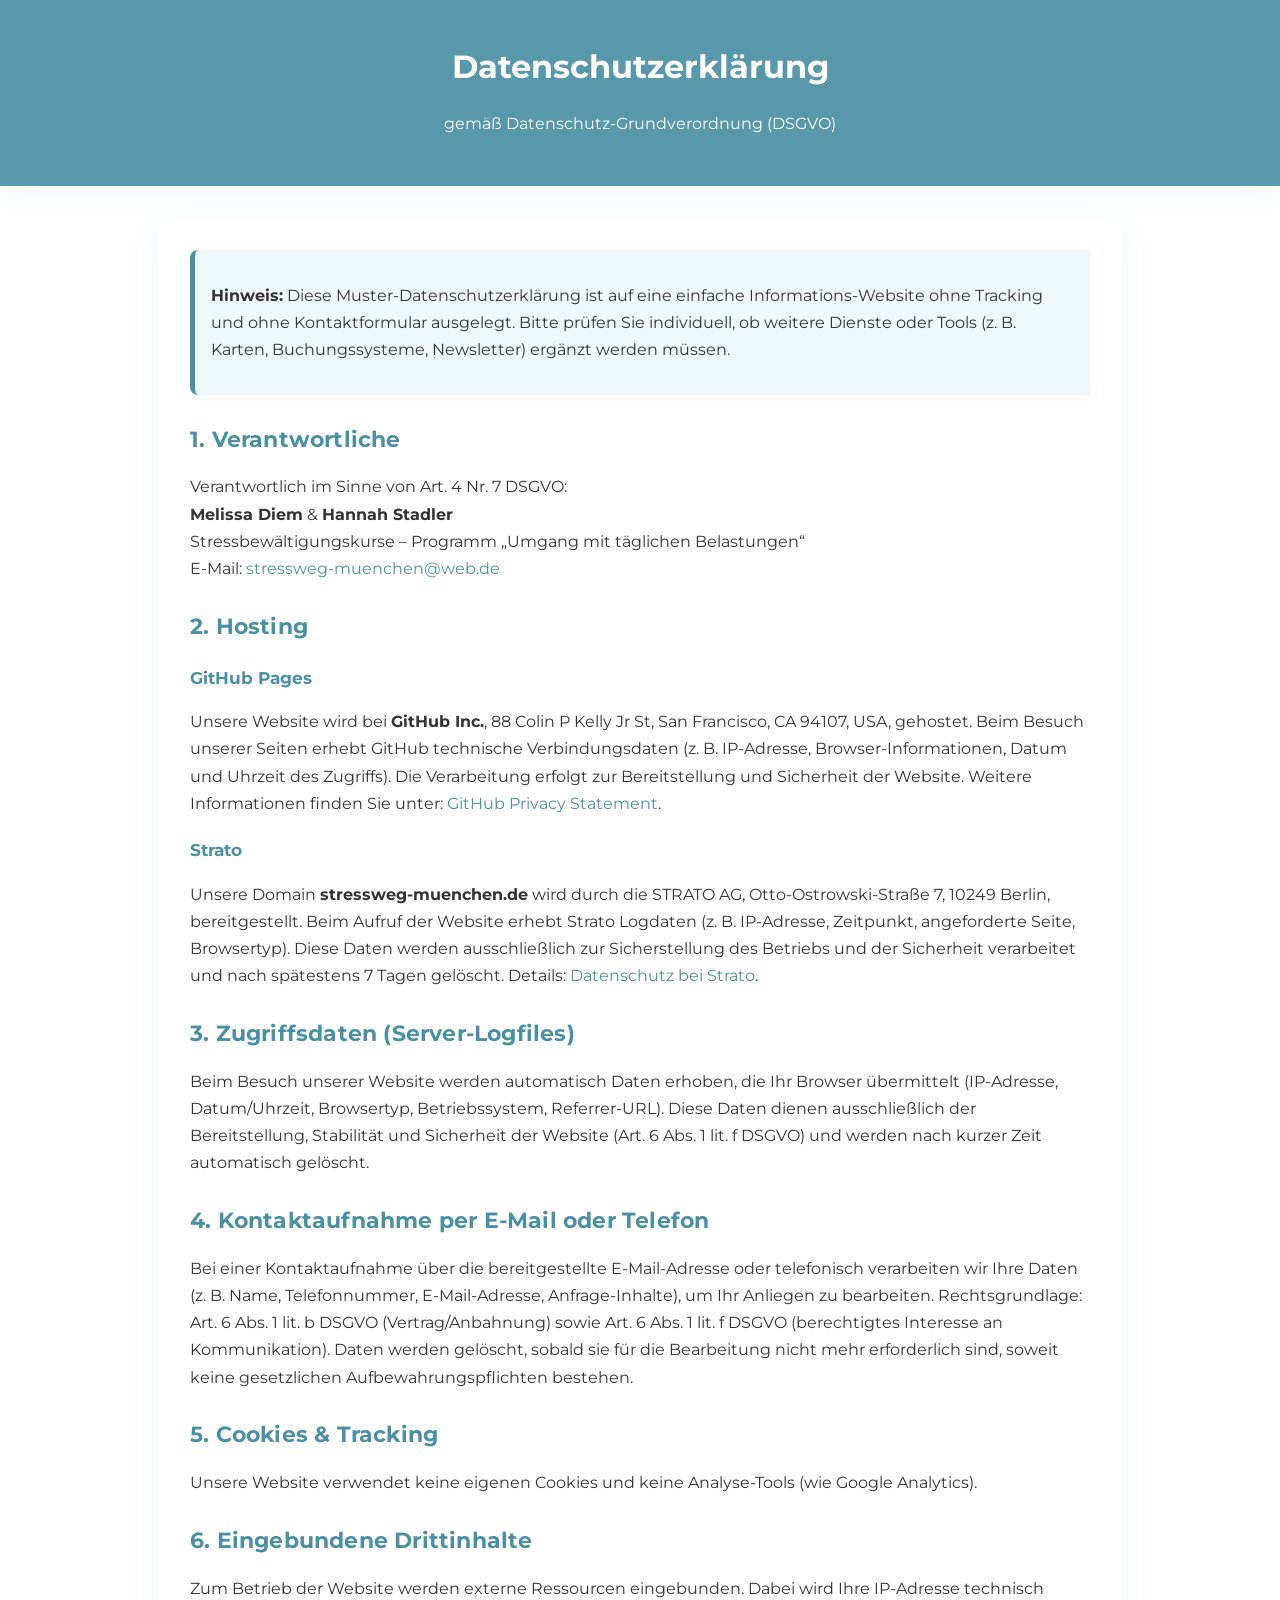
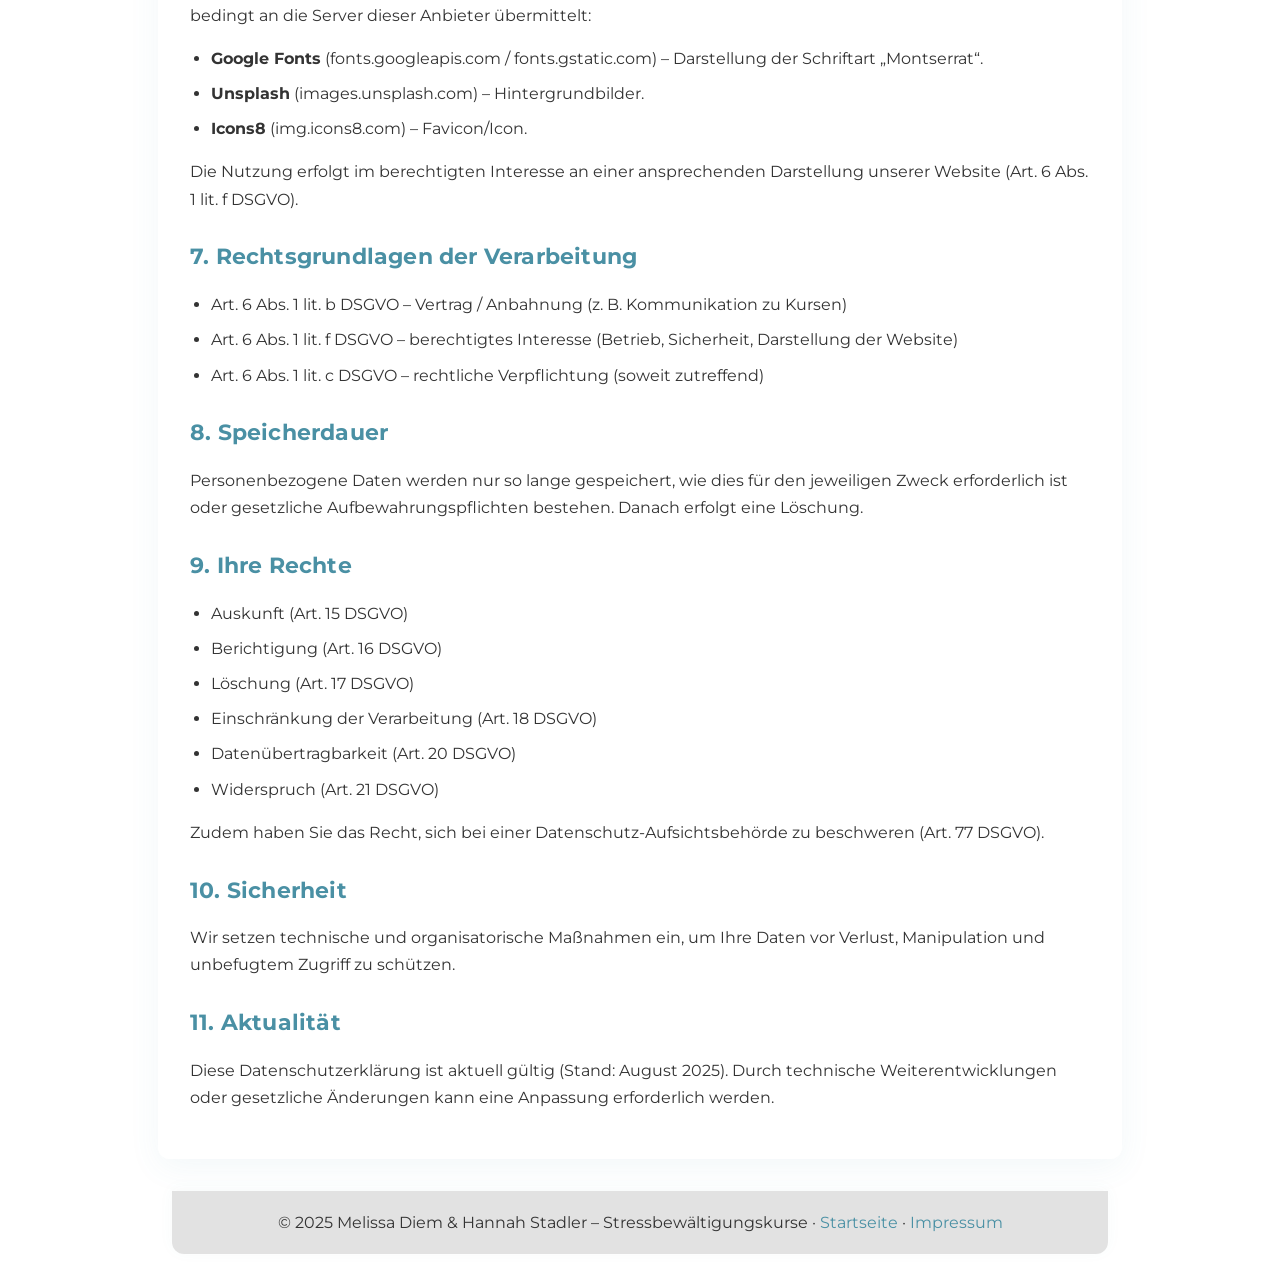
==== datenschutz.html @ 89f3a4f6 "Create datenschutz.html" ====
<!DOCTYPE html>
<html lang="de">
<head>
  <meta charset="UTF-8" />
  <meta name="viewport" content="width=device-width, initial-scale=1" />
  <title>Datenschutzerklärung – Stressbewältigungskurse</title>
  <meta name="description" content="Datenschutzerklärung nach DSGVO für die Website der Stressbewältigungskurse – Diem & Stadler." />
  <link rel="icon" href="https://img.icons8.com/fluency/48/relax.png" />
  <link href="https://fonts.googleapis.com/css?family=Montserrat:700,400&display=swap" rel="stylesheet">
  <style>
    body {
      font-family: 'Montserrat', Arial, sans-serif;
      margin: 0;
      padding: 0;
      color: #333;
      line-height: 1.7;
      background: url('https://images.unsplash.com/photo-1506744038136-46273834b3fb?auto=format&fit=crop&w=1920&q=80') no-repeat center center fixed;
      background-size: cover;
    }
    header {
      background-color: rgba(74, 144, 164, 0.92);
      color: white;
      padding: 2.5rem 2rem 2rem 2rem;
      text-align: center;
      box-shadow: 0 4px 24px rgba(74,144,164,0.09);
      position: relative;
    }
    h1 { color:#fff; font-weight:700; font-size:2rem; margin:0 0 .25rem 0; }
    main {
      max-width: 900px;
      margin: 2rem auto;
      padding: 2rem;
      background-color: rgba(255, 255, 255, 0.97);
      border-radius: 12px;
      box-shadow: 0 8px 32px rgba(74,144,164,0.07);
      animation: fadeIn 1.2s;
    }
    @keyframes fadeIn { from { opacity: 0; transform: translateY(40px);} to { opacity: 1; transform: none;} }
    h2, h3 { color: #4a90a4; font-weight: 700; }
    h2 { margin-top: 1.6rem; margin-bottom: .8rem; font-size: 1.35rem; letter-spacing: .2px; }
    h3 { margin-top: 1.2rem; margin-bottom: .6rem; font-size: 1.05rem; }
    ul { padding-left: 1.3rem; }
    ul li { margin-bottom: .5rem; }
    .note { background:#eef8fb; border-left:5px solid #4a90a4; padding:1rem; border-radius:8px 0 0 8px; box-shadow:0 2px 8px rgba(74,144,164,0.04); }
    footer {
      background-color: rgba(224, 224, 224, 0.93);
      text-align: center;
      padding: 1.1rem;
      font-size: 1rem;
      margin: 2rem auto;
      max-width: 900px;
      border-radius: 0 0 12px 12px;
      box-shadow: 0 -2px 16px rgba(74,144,164,0.04);
    }
    a { color: #4a90a4; text-decoration: none; transition: color .2s; }
    a:hover { color: #417b8e; text-decoration: underline; }
    @media (max-width: 600px) { main{padding:1rem;} header{padding:1.2rem .6rem;} }
  </style>
</head>
<body>

  <header>
    <h1>Datenschutzerklärung</h1>
    <p>gemäß Datenschutz-Grundverordnung (DSGVO)</p>
  </header>

  <main>
    <section class="note">
      <p><strong>Hinweis:</strong> Diese Muster-Datenschutzerklärung ist auf eine einfache Informations-Website ohne Tracking und ohne Kontaktformular ausgelegt. Bitte prüfen Sie individuell, ob weitere Dienste oder Tools (z. B. Karten, Buchungssysteme, Newsletter) ergänzt werden müssen.</p>
    </section>

    <h2>1. Verantwortliche</h2>
    <p>
      Verantwortlich im Sinne von Art. 4 Nr. 7 DSGVO:<br>
      <strong>Melissa Diem</strong> &amp; <strong>Hannah Stadler</strong><br>
      Stressbewältigungskurse – Programm „Umgang mit täglichen Belastungen“<br>
      E-Mail: <a href="mailto:stressweg-muenchen@web.de">stressweg-muenchen@web.de</a>
    </p>

    <h2>2. Hosting</h2>
    <h3>GitHub Pages</h3>
    <p>
      Unsere Website wird bei <strong>GitHub Inc.</strong>, 88 Colin P Kelly Jr St, San Francisco, CA 94107, USA, gehostet.
      Beim Besuch unserer Seiten erhebt GitHub technische Verbindungsdaten (z. B. IP-Adresse, Browser-Informationen, Datum und Uhrzeit des Zugriffs).
      Die Verarbeitung erfolgt zur Bereitstellung und Sicherheit der Website.  
      Weitere Informationen finden Sie unter:
      <a href="https://docs.github.com/de/site-policy/privacy-policies/github-privacy-statement" target="_blank" rel="noopener">GitHub Privacy Statement</a>.
    </p>

    <h3>Strato</h3>
    <p>
      Unsere Domain <strong>stressweg-muenchen.de</strong> wird durch die STRATO AG, Otto-Ostrowski-Straße 7, 10249 Berlin, bereitgestellt.
      Beim Aufruf der Website erhebt Strato Logdaten (z. B. IP-Adresse, Zeitpunkt, angeforderte Seite, Browsertyp).  
      Diese Daten werden ausschließlich zur Sicherstellung des Betriebs und der Sicherheit verarbeitet und nach spätestens 7 Tagen gelöscht.  
      Details: <a href="https://www.strato.de/datenschutz/" target="_blank" rel="noopener">Datenschutz bei Strato</a>.
    </p>

    <h2>3. Zugriffsdaten (Server-Logfiles)</h2>
    <p>
      Beim Besuch unserer Website werden automatisch Daten erhoben, die Ihr Browser übermittelt (IP-Adresse, Datum/Uhrzeit, Browsertyp, Betriebssystem, Referrer-URL).
      Diese Daten dienen ausschließlich der Bereitstellung, Stabilität und Sicherheit der Website (Art. 6 Abs. 1 lit. f DSGVO) und werden nach kurzer Zeit automatisch gelöscht.
    </p>

    <h2>4. Kontaktaufnahme per E-Mail oder Telefon</h2>
    <p>
      Bei einer Kontaktaufnahme über die bereitgestellte E-Mail-Adresse oder telefonisch verarbeiten wir Ihre Daten (z. B. Name, Telefonnummer, E-Mail-Adresse, Anfrage-Inhalte), um Ihr Anliegen zu bearbeiten.
      Rechtsgrundlage: Art. 6 Abs. 1 lit. b DSGVO (Vertrag/Anbahnung) sowie Art. 6 Abs. 1 lit. f DSGVO (berechtigtes Interesse an Kommunikation).  
      Daten werden gelöscht, sobald sie für die Bearbeitung nicht mehr erforderlich sind, soweit keine gesetzlichen Aufbewahrungspflichten bestehen.
    </p>

    <h2>5. Cookies & Tracking</h2>
    <p>
      Unsere Website verwendet keine eigenen Cookies und keine Analyse-Tools (wie Google Analytics).
    </p>

    <h2>6. Eingebundene Drittinhalte</h2>
    <p>
      Zum Betrieb der Website werden externe Ressourcen eingebunden. Dabei wird Ihre IP-Adresse technisch bedingt an die Server dieser Anbieter übermittelt:
    </p>
    <ul>
      <li><strong>Google Fonts</strong> (fonts.googleapis.com / fonts.gstatic.com) – Darstellung der Schriftart „Montserrat“.</li>
      <li><strong>Unsplash</strong> (images.unsplash.com) – Hintergrundbilder.</li>
      <li><strong>Icons8</strong> (img.icons8.com) – Favicon/Icon.</li>
    </ul>
    <p>
      Die Nutzung erfolgt im berechtigten Interesse an einer ansprechenden Darstellung unserer Website (Art. 6 Abs. 1 lit. f DSGVO).
    </p>

    <h2>7. Rechtsgrundlagen der Verarbeitung</h2>
    <ul>
      <li>Art. 6 Abs. 1 lit. b DSGVO – Vertrag / Anbahnung (z. B. Kommunikation zu Kursen)</li>
      <li>Art. 6 Abs. 1 lit. f DSGVO – berechtigtes Interesse (Betrieb, Sicherheit, Darstellung der Website)</li>
      <li>Art. 6 Abs. 1 lit. c DSGVO – rechtliche Verpflichtung (soweit zutreffend)</li>
    </ul>

    <h2>8. Speicherdauer</h2>
    <p>
      Personenbezogene Daten werden nur so lange gespeichert, wie dies für den jeweiligen Zweck erforderlich ist oder gesetzliche Aufbewahrungspflichten bestehen. Danach erfolgt eine Löschung.
    </p>

    <h2>9. Ihre Rechte</h2>
    <ul>
      <li>Auskunft (Art. 15 DSGVO)</li>
      <li>Berichtigung (Art. 16 DSGVO)</li>
      <li>Löschung (Art. 17 DSGVO)</li>
      <li>Einschränkung der Verarbeitung (Art. 18 DSGVO)</li>
      <li>Datenübertragbarkeit (Art. 20 DSGVO)</li>
      <li>Widerspruch (Art. 21 DSGVO)</li>
    </ul>
    <p>
      Zudem haben Sie das Recht, sich bei einer Datenschutz-Aufsichtsbehörde zu beschweren (Art. 77 DSGVO).
    </p>

    <h2>10. Sicherheit</h2>
    <p>
      Wir setzen technische und organisatorische Maßnahmen ein, um Ihre Daten vor Verlust, Manipulation und unbefugtem Zugriff zu schützen.
    </p>

    <h2>11. Aktualität</h2>
    <p>
      Diese Datenschutzerklärung ist aktuell gültig (Stand: August 2025). Durch technische Weiterentwicklungen oder gesetzliche Änderungen kann eine Anpassung erforderlich werden.
    </p>
  </main>

  <footer>
    &copy; 2025 Melissa Diem &amp; Hannah Stadler – Stressbewältigungskurse ·
    <a href="index.html">Startseite</a> ·
    <a href="impressum.html">Impressum</a>
  </footer>

</body>
</html>
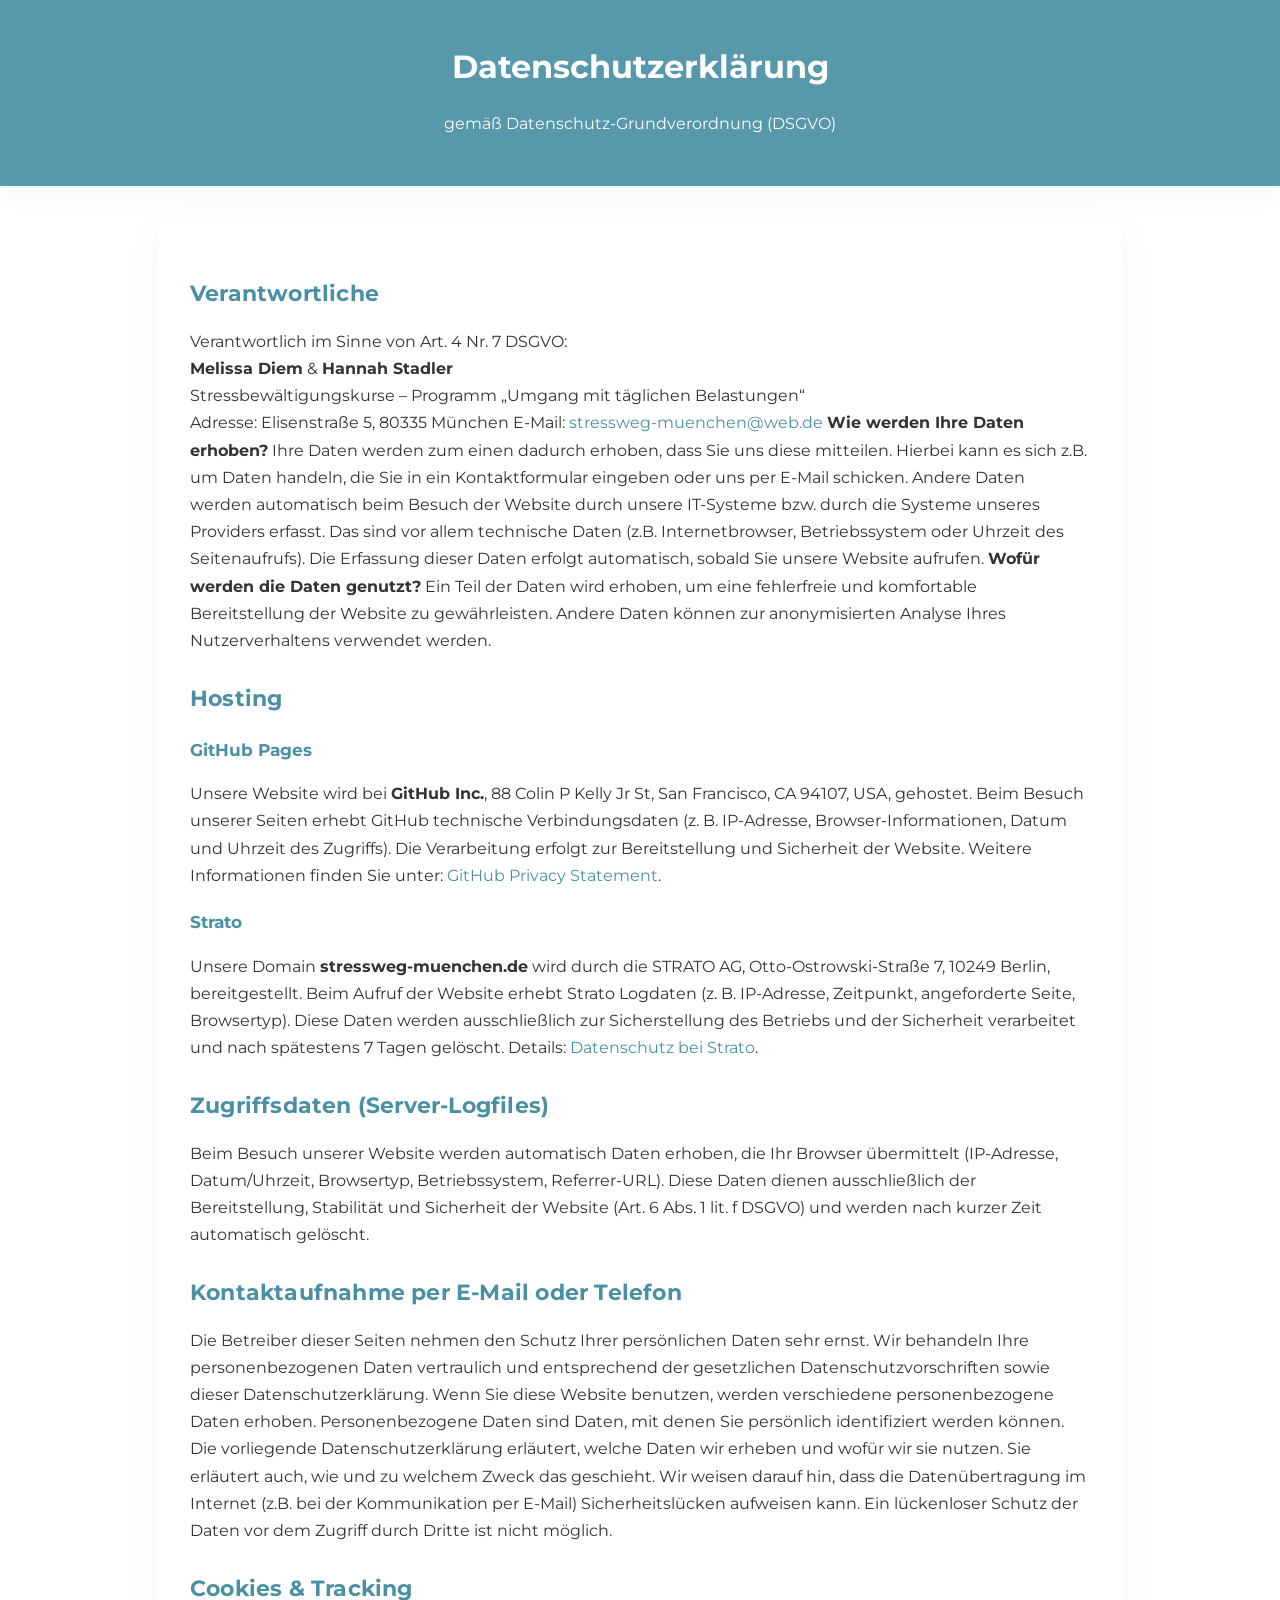
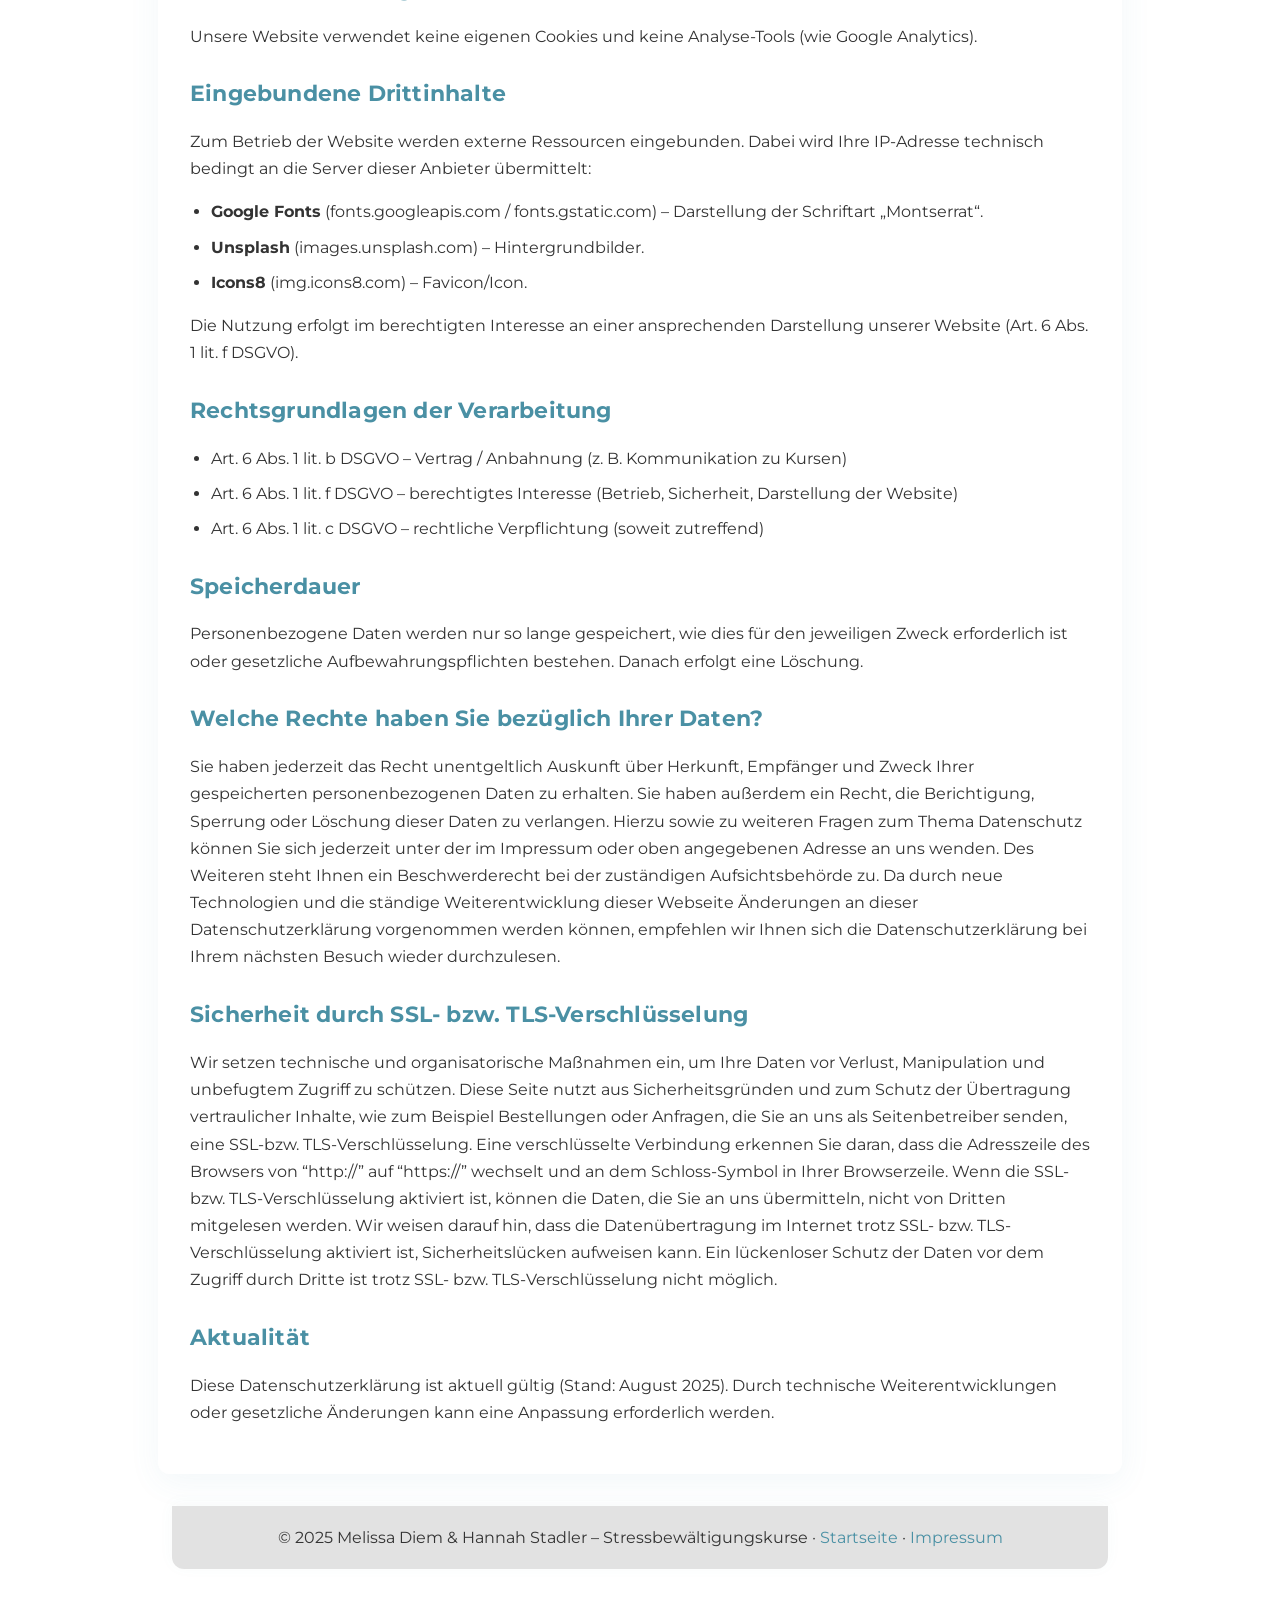
==== commit 0225b03f: "Update datenschutz.html" ====
--- a/datenschutz.html
+++ b/datenschutz.html
@@ -65,19 +65,25 @@
   </header>
 
   <main>
-    <section class="note">
-      <p><strong>Hinweis:</strong> Diese Muster-Datenschutzerklärung ist auf eine einfache Informations-Website ohne Tracking und ohne Kontaktformular ausgelegt. Bitte prüfen Sie individuell, ob weitere Dienste oder Tools (z. B. Karten, Buchungssysteme, Newsletter) ergänzt werden müssen.</p>
-    </section>
-
-    <h2>1. Verantwortliche</h2>
+    <h2>Verantwortliche</h2>
     <p>
       Verantwortlich im Sinne von Art. 4 Nr. 7 DSGVO:<br>
       <strong>Melissa Diem</strong> &amp; <strong>Hannah Stadler</strong><br>
       Stressbewältigungskurse – Programm „Umgang mit täglichen Belastungen“<br>
+      Adresse: Elisenstraße 5, 80335 München
       E-Mail: <a href="mailto:stressweg-muenchen@web.de">stressweg-muenchen@web.de</a>
+    
+      <strong>Wie werden Ihre Daten erhoben?</strong>  
+  Ihre Daten werden zum einen dadurch erhoben, dass Sie uns diese mitteilen. Hierbei kann es sich z.B. um Daten handeln, die Sie in ein Kontaktformular eingeben oder uns per E-Mail schicken.
+  Andere Daten werden automatisch beim Besuch der Website durch unsere IT-Systeme bzw. durch die Systeme unseres Providers erfasst. Das sind vor allem technische Daten (z.B. Internetbrowser, Betriebssystem oder Uhrzeit des Seitenaufrufs). Die Erfassung dieser Daten erfolgt automatisch, sobald Sie unsere Website aufrufen.
+
+  <strong>Wofür werden die Daten genutzt?</strong>  
+  Ein Teil der Daten wird erhoben, um eine fehlerfreie und komfortable Bereitstellung der Website zu gewährleisten. Andere Daten können zur anonymisierten Analyse Ihres Nutzerverhaltens verwendet werden.
+      
     </p>
 
-    <h2>2. Hosting</h2>
+    
+    <h2>Hosting</h2>
     <h3>GitHub Pages</h3>
     <p>
       Unsere Website wird bei <strong>GitHub Inc.</strong>, 88 Colin P Kelly Jr St, San Francisco, CA 94107, USA, gehostet.
@@ -95,25 +101,25 @@
       Details: <a href="https://www.strato.de/datenschutz/" target="_blank" rel="noopener">Datenschutz bei Strato</a>.
     </p>
 
-    <h2>3. Zugriffsdaten (Server-Logfiles)</h2>
+    <h2>Zugriffsdaten (Server-Logfiles)</h2>
     <p>
       Beim Besuch unserer Website werden automatisch Daten erhoben, die Ihr Browser übermittelt (IP-Adresse, Datum/Uhrzeit, Browsertyp, Betriebssystem, Referrer-URL).
       Diese Daten dienen ausschließlich der Bereitstellung, Stabilität und Sicherheit der Website (Art. 6 Abs. 1 lit. f DSGVO) und werden nach kurzer Zeit automatisch gelöscht.
     </p>
 
-    <h2>4. Kontaktaufnahme per E-Mail oder Telefon</h2>
+    <h2>Kontaktaufnahme per E-Mail oder Telefon</h2>
     <p>
-      Bei einer Kontaktaufnahme über die bereitgestellte E-Mail-Adresse oder telefonisch verarbeiten wir Ihre Daten (z. B. Name, Telefonnummer, E-Mail-Adresse, Anfrage-Inhalte), um Ihr Anliegen zu bearbeiten.
-      Rechtsgrundlage: Art. 6 Abs. 1 lit. b DSGVO (Vertrag/Anbahnung) sowie Art. 6 Abs. 1 lit. f DSGVO (berechtigtes Interesse an Kommunikation).  
-      Daten werden gelöscht, sobald sie für die Bearbeitung nicht mehr erforderlich sind, soweit keine gesetzlichen Aufbewahrungspflichten bestehen.
+      Die Betreiber dieser Seiten nehmen den Schutz Ihrer persönlichen Daten sehr ernst. Wir behandeln Ihre personenbezogenen Daten vertraulich und entsprechend der gesetzlichen Datenschutzvorschriften sowie dieser Datenschutzerklärung.
+      Wenn Sie diese Website benutzen, werden verschiedene personenbezogene Daten erhoben. Personenbezogene Daten sind Daten, mit denen Sie persönlich identifiziert werden können. Die vorliegende Datenschutzerklärung erläutert, welche Daten wir erheben und wofür wir sie nutzen. Sie erläutert auch, wie und zu welchem Zweck das geschieht.
+      Wir weisen darauf hin, dass die Datenübertragung im Internet (z.B. bei der Kommunikation per E-Mail) Sicherheitslücken aufweisen kann. Ein lückenloser Schutz der Daten vor dem Zugriff durch Dritte ist nicht möglich.
     </p>
 
-    <h2>5. Cookies & Tracking</h2>
+    <h2>Cookies & Tracking</h2>
     <p>
       Unsere Website verwendet keine eigenen Cookies und keine Analyse-Tools (wie Google Analytics).
     </p>
 
-    <h2>6. Eingebundene Drittinhalte</h2>
+    <h2>Eingebundene Drittinhalte</h2>
     <p>
       Zum Betrieb der Website werden externe Ressourcen eingebunden. Dabei wird Ihre IP-Adresse technisch bedingt an die Server dieser Anbieter übermittelt:
     </p>
@@ -126,37 +132,34 @@
       Die Nutzung erfolgt im berechtigten Interesse an einer ansprechenden Darstellung unserer Website (Art. 6 Abs. 1 lit. f DSGVO).
     </p>
 
-    <h2>7. Rechtsgrundlagen der Verarbeitung</h2>
+    <h2>Rechtsgrundlagen der Verarbeitung</h2>
     <ul>
       <li>Art. 6 Abs. 1 lit. b DSGVO – Vertrag / Anbahnung (z. B. Kommunikation zu Kursen)</li>
       <li>Art. 6 Abs. 1 lit. f DSGVO – berechtigtes Interesse (Betrieb, Sicherheit, Darstellung der Website)</li>
       <li>Art. 6 Abs. 1 lit. c DSGVO – rechtliche Verpflichtung (soweit zutreffend)</li>
     </ul>
 
-    <h2>8. Speicherdauer</h2>
+    <h2>Speicherdauer</h2>
     <p>
       Personenbezogene Daten werden nur so lange gespeichert, wie dies für den jeweiligen Zweck erforderlich ist oder gesetzliche Aufbewahrungspflichten bestehen. Danach erfolgt eine Löschung.
     </p>
+    
+ <h2>Welche Rechte haben Sie bezüglich Ihrer Daten?</h2>
+<p>
+Sie haben jederzeit das Recht unentgeltlich Auskunft über Herkunft, Empfänger und Zweck Ihrer gespeicherten personenbezogenen Daten zu erhalten. Sie haben außerdem ein Recht, die Berichtigung, Sperrung oder Löschung dieser Daten zu verlangen. Hierzu sowie zu weiteren Fragen zum Thema Datenschutz können Sie sich jederzeit unter der im Impressum oder oben angegebenen Adresse an uns wenden. Des Weiteren steht Ihnen ein Beschwerderecht bei der zuständigen Aufsichtsbehörde zu.
+Da durch neue Technologien und die ständige Weiterentwicklung dieser Webseite Änderungen an dieser Datenschutzerklärung vorgenommen werden können, empfehlen wir Ihnen sich die Datenschutzerklärung bei Ihrem nächsten Besuch wieder durchzulesen.
+     </p>
+    
+    <h2>Sicherheit durch SSL- bzw. TLS-Verschlüsselung</h2>
+    <p>
+      Wir setzen technische und organisatorische Maßnahmen ein, um Ihre Daten vor Verlust, Manipulation und unbefugtem Zugriff zu schützen. 
+      Diese Seite nutzt aus Sicherheitsgründen und zum Schutz der Übertragung vertraulicher Inhalte, wie zum Beispiel Bestellungen oder Anfragen, die Sie an uns als Seitenbetreiber senden, eine SSL-bzw. TLS-Verschlüsselung. Eine verschlüsselte Verbindung erkennen Sie daran, dass die Adresszeile des Browsers von “http://” auf “https://” wechselt und an dem Schloss-Symbol in Ihrer Browserzeile.
+      Wenn die SSL- bzw. TLS-Verschlüsselung aktiviert ist, können die Daten, die Sie an uns übermitteln, nicht von Dritten mitgelesen werden.
 
-    <h2>9. Ihre Rechte</h2>
-    <ul>
-      <li>Auskunft (Art. 15 DSGVO)</li>
-      <li>Berichtigung (Art. 16 DSGVO)</li>
-      <li>Löschung (Art. 17 DSGVO)</li>
-      <li>Einschränkung der Verarbeitung (Art. 18 DSGVO)</li>
-      <li>Datenübertragbarkeit (Art. 20 DSGVO)</li>
-      <li>Widerspruch (Art. 21 DSGVO)</li>
-    </ul>
-    <p>
-      Zudem haben Sie das Recht, sich bei einer Datenschutz-Aufsichtsbehörde zu beschweren (Art. 77 DSGVO).
+    Wir weisen darauf hin, dass die Datenübertragung im Internet trotz SSL- bzw. TLS- Verschlüsselung aktiviert ist, Sicherheitslücken aufweisen kann. Ein lückenloser Schutz der Daten vor dem Zugriff durch Dritte ist trotz SSL- bzw. TLS-Verschlüsselung nicht möglich. 
     </p>
 
-    <h2>10. Sicherheit</h2>
-    <p>
-      Wir setzen technische und organisatorische Maßnahmen ein, um Ihre Daten vor Verlust, Manipulation und unbefugtem Zugriff zu schützen.
-    </p>
-
-    <h2>11. Aktualität</h2>
+    <h2>Aktualität</h2>
     <p>
       Diese Datenschutzerklärung ist aktuell gültig (Stand: August 2025). Durch technische Weiterentwicklungen oder gesetzliche Änderungen kann eine Anpassung erforderlich werden.
     </p>
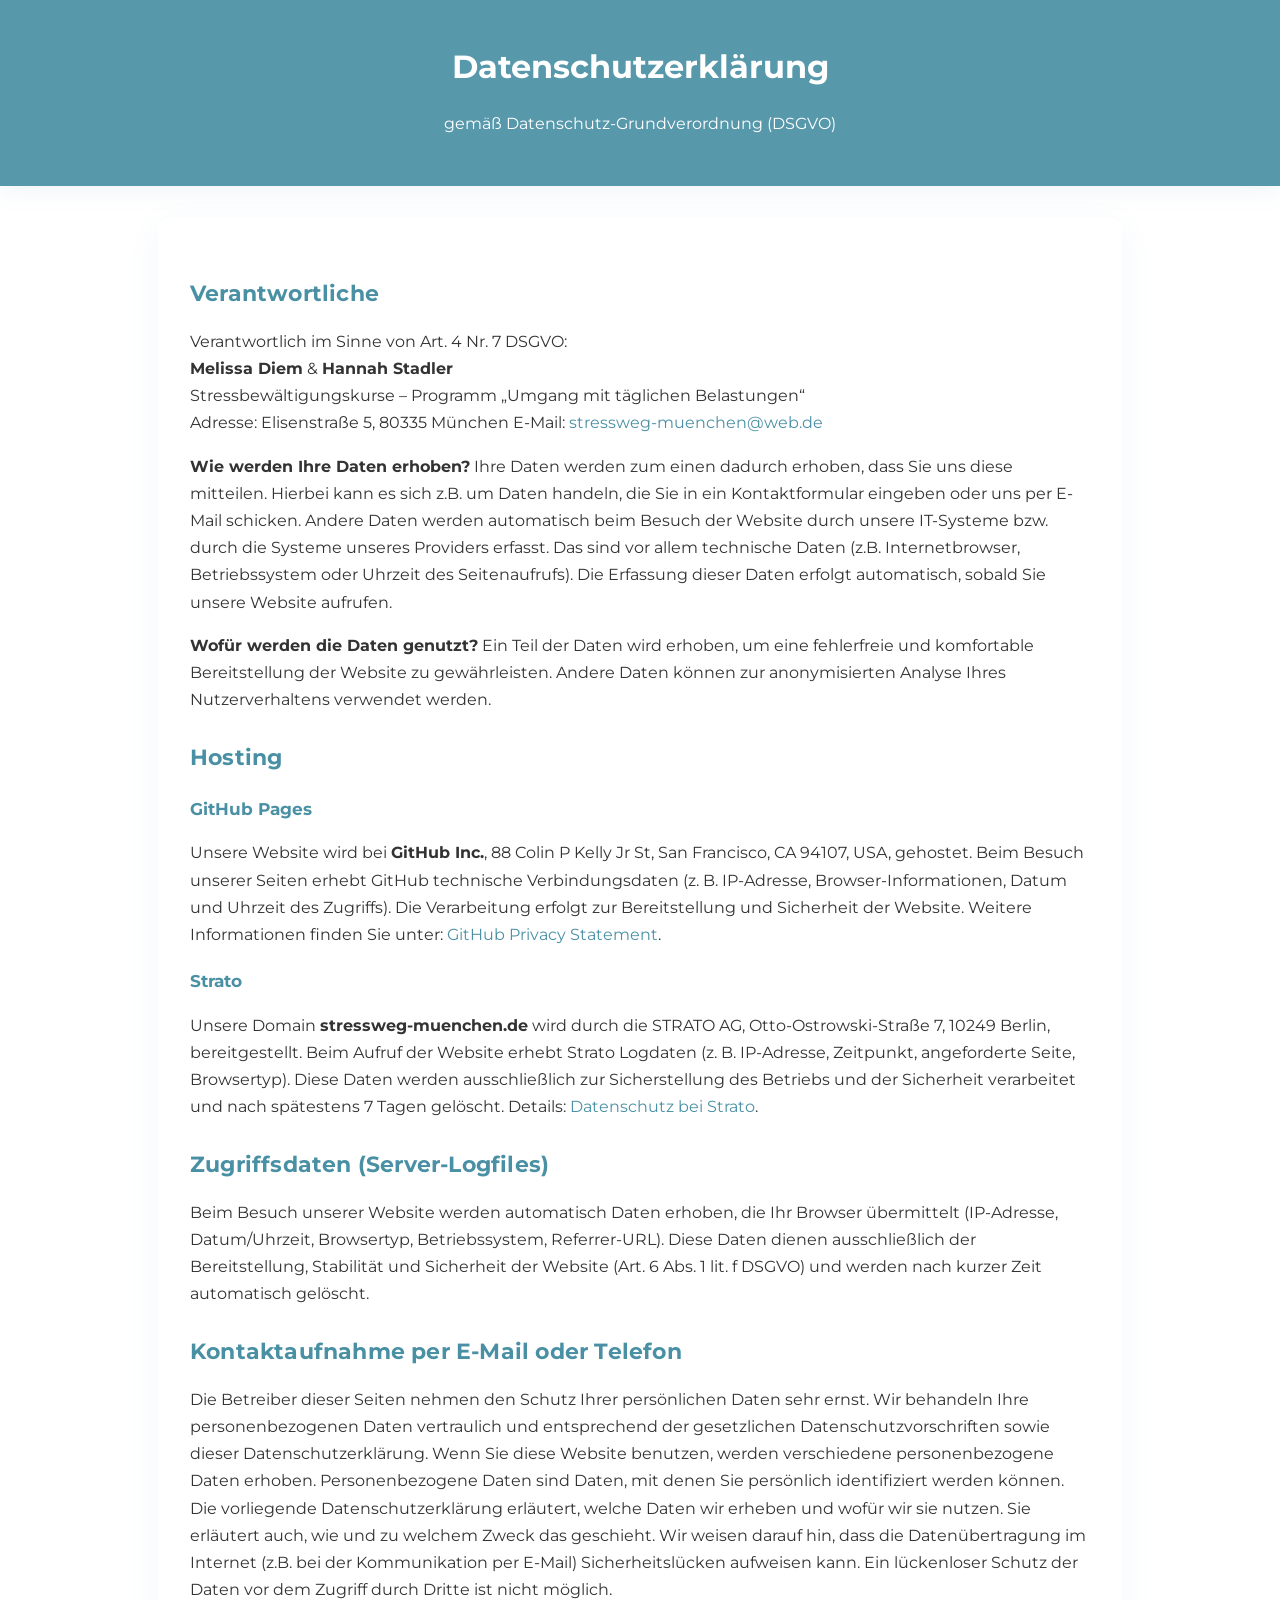
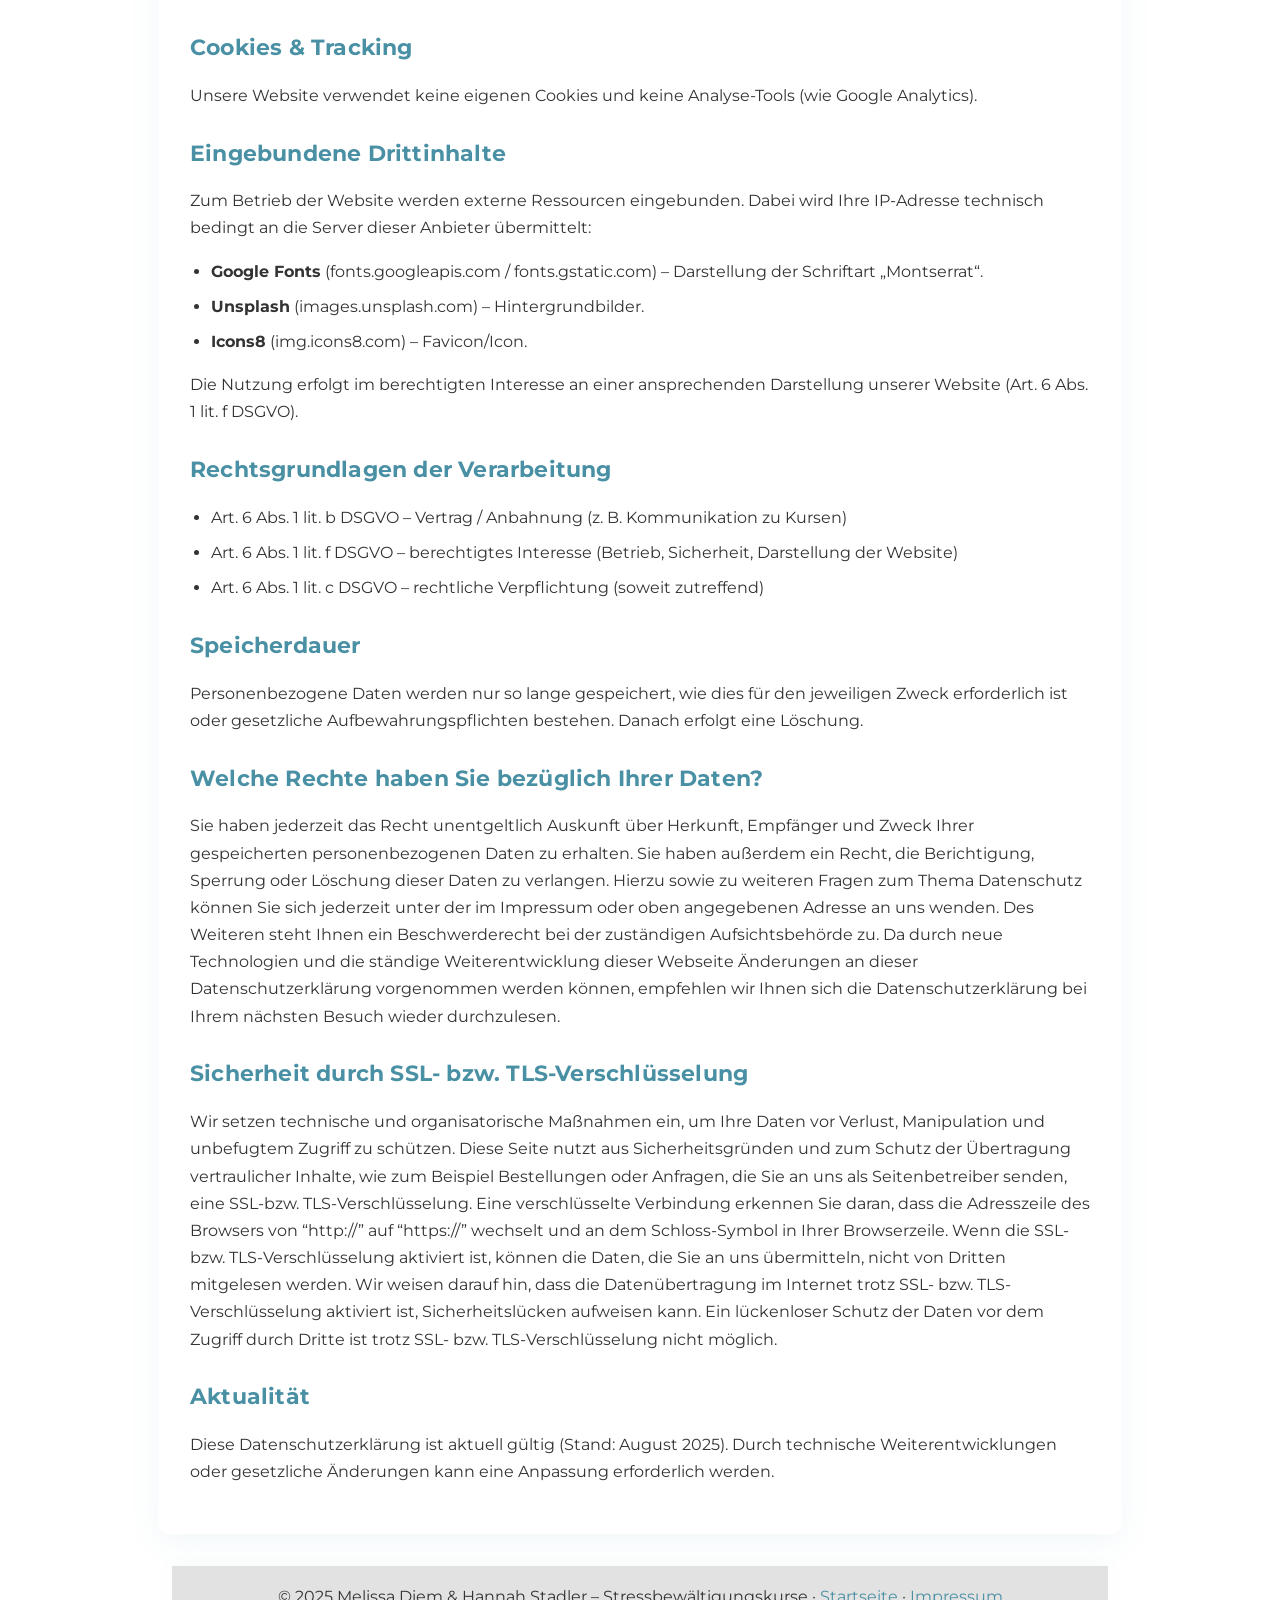
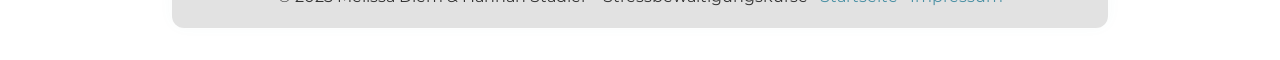
==== commit b5563c63: "Update datenschutz.html" ====
--- a/datenschutz.html
+++ b/datenschutz.html
@@ -72,12 +72,15 @@
       Stressbewältigungskurse – Programm „Umgang mit täglichen Belastungen“<br>
       Adresse: Elisenstraße 5, 80335 München
       E-Mail: <a href="mailto:stressweg-muenchen@web.de">stressweg-muenchen@web.de</a>
+    </p>
     
-      <strong>Wie werden Ihre Daten erhoben?</strong>  
+  <p>    <strong>Wie werden Ihre Daten erhoben?</strong>  
   Ihre Daten werden zum einen dadurch erhoben, dass Sie uns diese mitteilen. Hierbei kann es sich z.B. um Daten handeln, die Sie in ein Kontaktformular eingeben oder uns per E-Mail schicken.
   Andere Daten werden automatisch beim Besuch der Website durch unsere IT-Systeme bzw. durch die Systeme unseres Providers erfasst. Das sind vor allem technische Daten (z.B. Internetbrowser, Betriebssystem oder Uhrzeit des Seitenaufrufs). Die Erfassung dieser Daten erfolgt automatisch, sobald Sie unsere Website aufrufen.
-
-  <strong>Wofür werden die Daten genutzt?</strong>  
+</p>
+    
+ <p>
+    <strong>Wofür werden die Daten genutzt?</strong>  
   Ein Teil der Daten wird erhoben, um eine fehlerfreie und komfortable Bereitstellung der Website zu gewährleisten. Andere Daten können zur anonymisierten Analyse Ihres Nutzerverhaltens verwendet werden.
       
     </p>
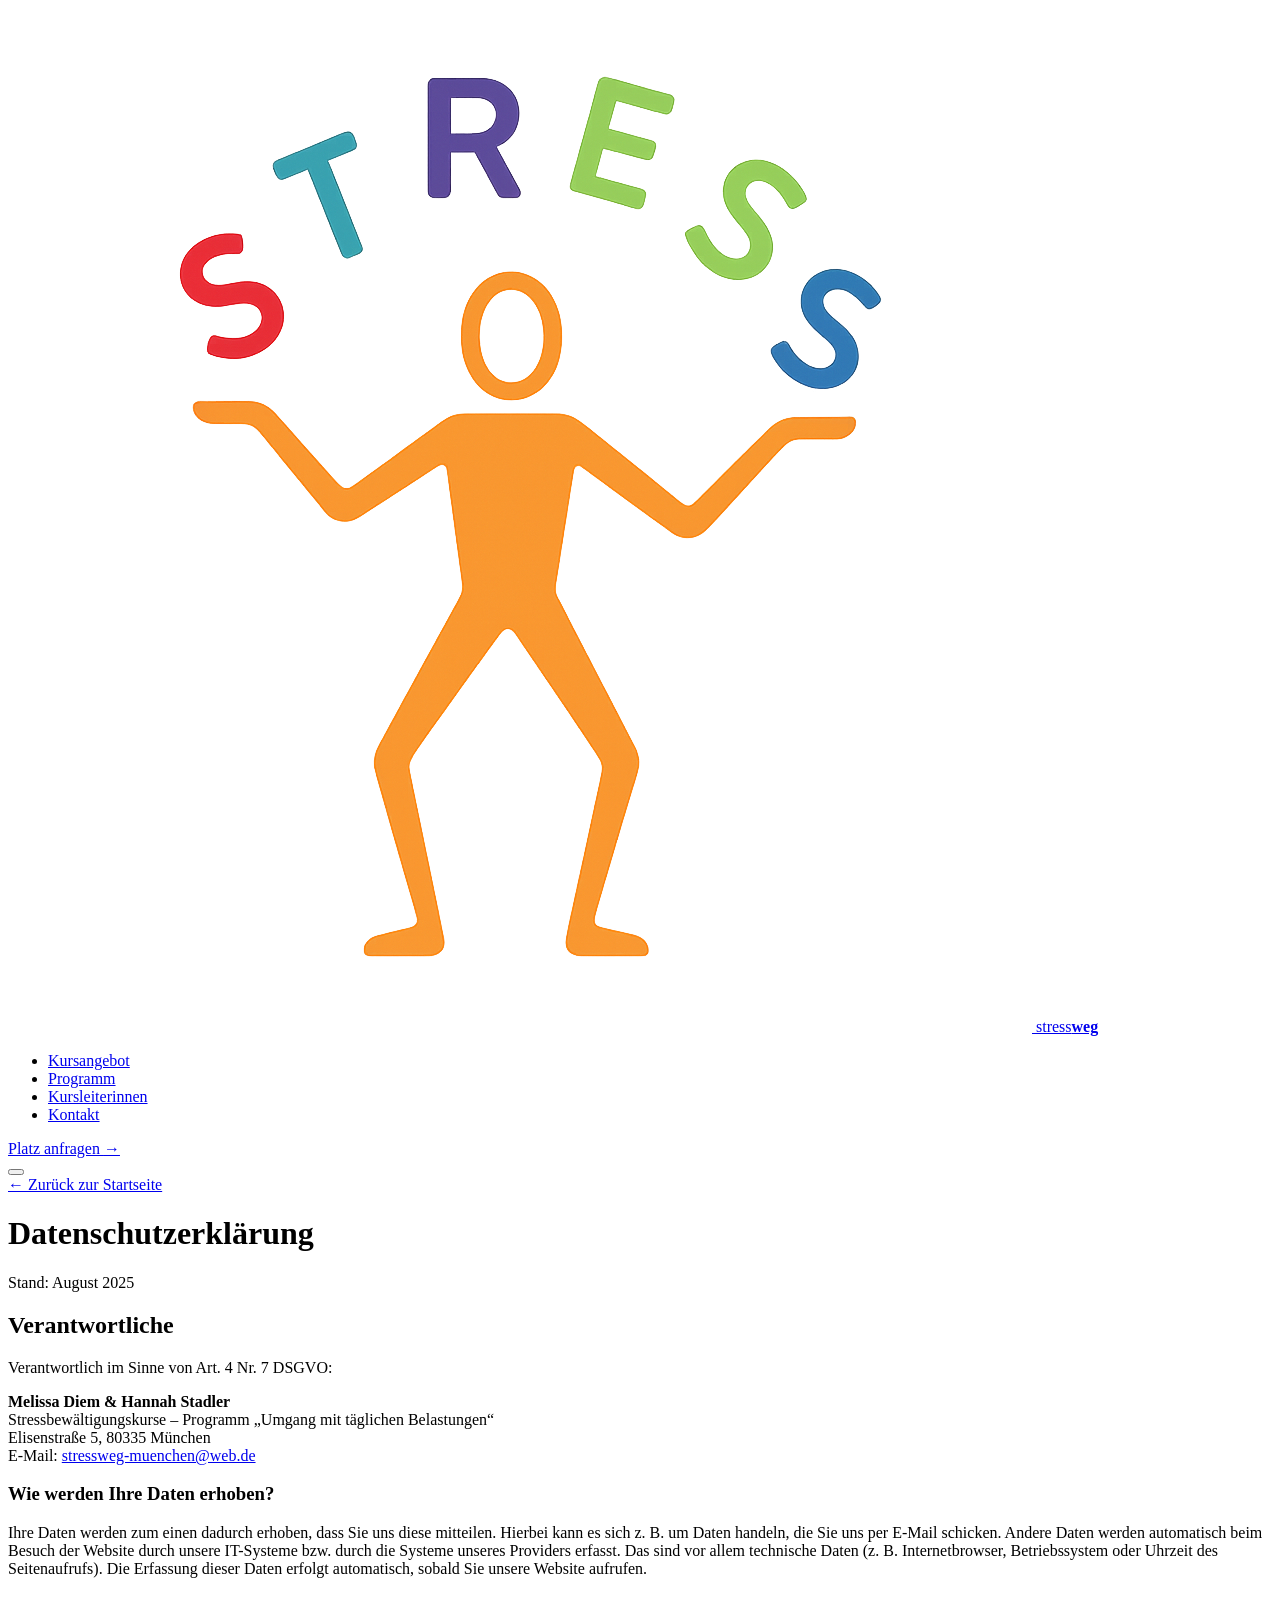
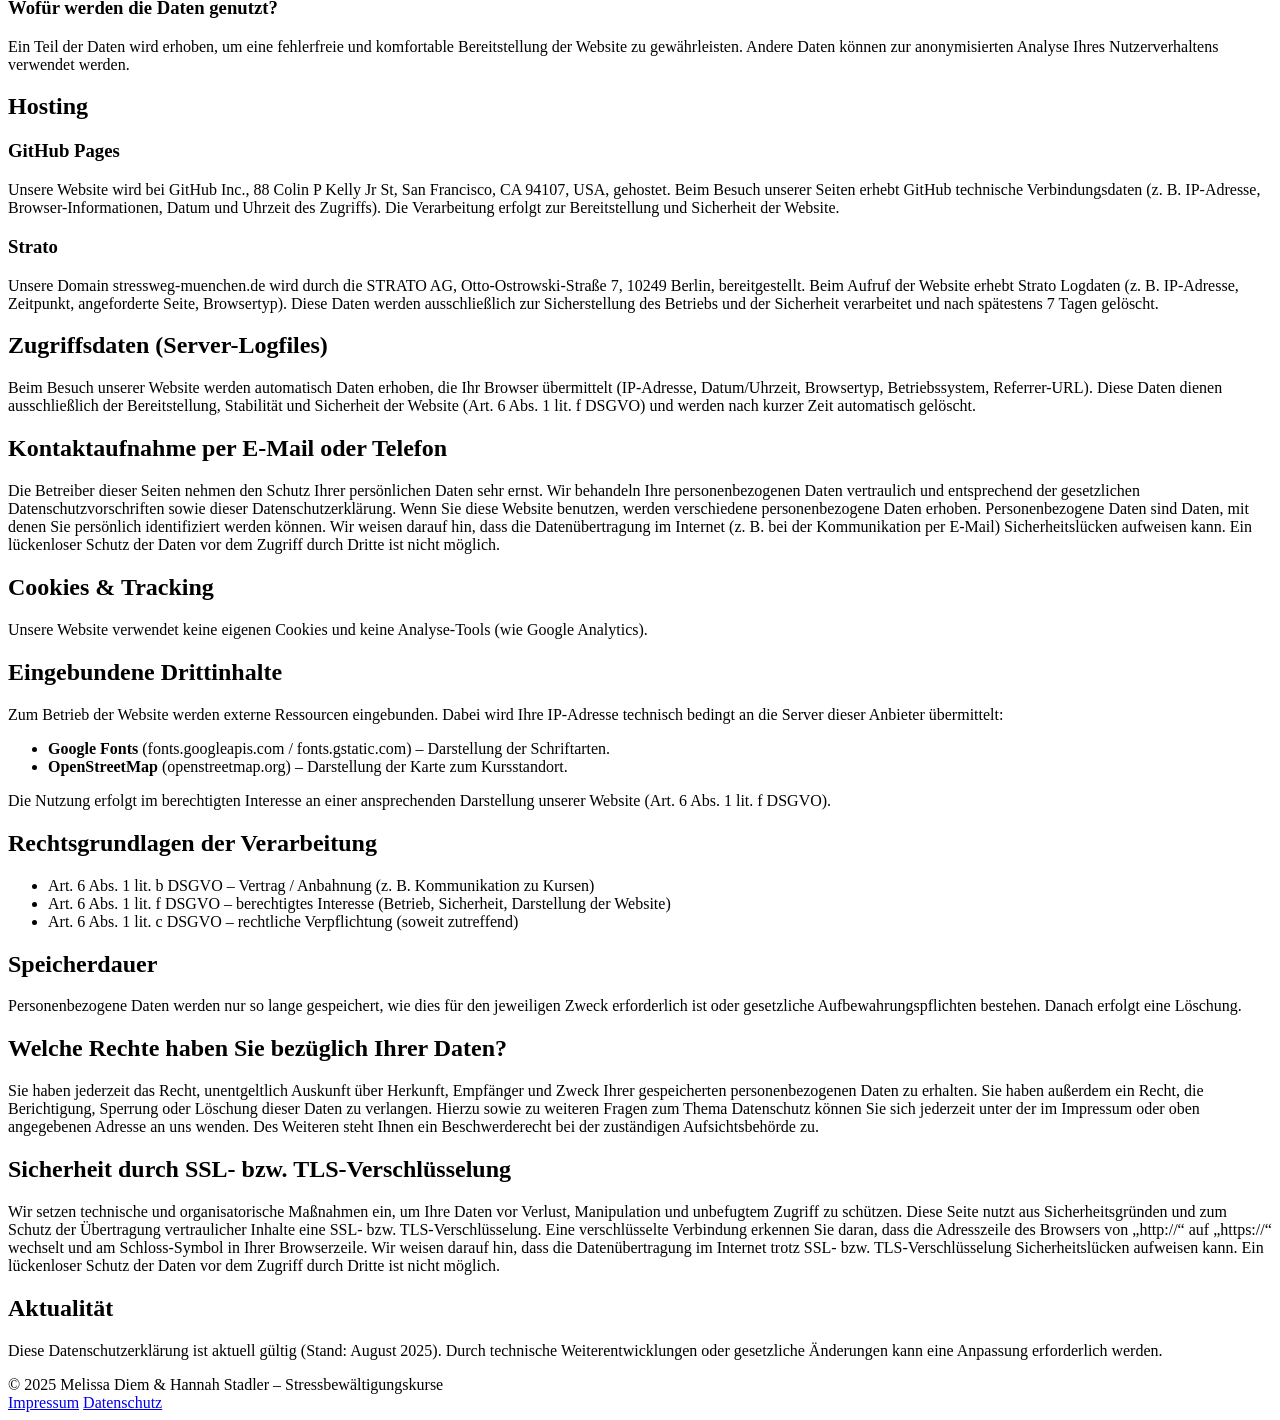
==== commit 9ba9ae15: "fabians" ====
--- a/datenschutz.html
+++ b/datenschutz.html
@@ -3,137 +3,77 @@
 <head>
   <meta charset="UTF-8" />
   <meta name="viewport" content="width=device-width, initial-scale=1" />
-  <title>Datenschutzerklärung – Stressbewältigungskurse</title>
-  <meta name="description" content="Datenschutzerklärung nach DSGVO für die Website der Stressbewältigungskurse – Diem & Stadler." />
-  <link rel="icon" href="https://img.icons8.com/fluency/48/relax.png" />
-  <link href="https://fonts.googleapis.com/css?family=Montserrat:700,400&display=swap" rel="stylesheet">
-  <style>
-    body {
-      font-family: 'Montserrat', Arial, sans-serif;
-      margin: 0;
-      padding: 0;
-      color: #333;
-      line-height: 1.7;
-      background: url('https://images.unsplash.com/photo-1506744038136-46273834b3fb?auto=format&fit=crop&w=1920&q=80') no-repeat center center fixed;
-      background-size: cover;
-    }
-    header {
-      background-color: rgba(74, 144, 164, 0.92);
-      color: white;
-      padding: 2.5rem 2rem 2rem 2rem;
-      text-align: center;
-      box-shadow: 0 4px 24px rgba(74,144,164,0.09);
-      position: relative;
-    }
-    h1 { color:#fff; font-weight:700; font-size:2rem; margin:0 0 .25rem 0; }
-    main {
-      max-width: 900px;
-      margin: 2rem auto;
-      padding: 2rem;
-      background-color: rgba(255, 255, 255, 0.97);
-      border-radius: 12px;
-      box-shadow: 0 8px 32px rgba(74,144,164,0.07);
-      animation: fadeIn 1.2s;
-    }
-    @keyframes fadeIn { from { opacity: 0; transform: translateY(40px);} to { opacity: 1; transform: none;} }
-    h2, h3 { color: #4a90a4; font-weight: 700; }
-    h2 { margin-top: 1.6rem; margin-bottom: .8rem; font-size: 1.35rem; letter-spacing: .2px; }
-    h3 { margin-top: 1.2rem; margin-bottom: .6rem; font-size: 1.05rem; }
-    ul { padding-left: 1.3rem; }
-    ul li { margin-bottom: .5rem; }
-    .note { background:#eef8fb; border-left:5px solid #4a90a4; padding:1rem; border-radius:8px 0 0 8px; box-shadow:0 2px 8px rgba(74,144,164,0.04); }
-    footer {
-      background-color: rgba(224, 224, 224, 0.93);
-      text-align: center;
-      padding: 1.1rem;
-      font-size: 1rem;
-      margin: 2rem auto;
-      max-width: 900px;
-      border-radius: 0 0 12px 12px;
-      box-shadow: 0 -2px 16px rgba(74,144,164,0.04);
-    }
-    a { color: #4a90a4; text-decoration: none; transition: color .2s; }
-    a:hover { color: #417b8e; text-decoration: underline; }
-    @media (max-width: 600px) { main{padding:1rem;} header{padding:1.2rem .6rem;} }
-  </style>
+  <title>Datenschutzerklärung – stressweg München</title>
+  <meta name="description" content="Datenschutzerklärung der Stressbewältigungskurse von Melissa Diem & Hannah Stadler, München." />
+  <meta name="robots" content="noindex" />
+  <link rel="icon" href="mensch.png" />
+  <link rel="preconnect" href="https://fonts.googleapis.com" />
+  <link rel="preconnect" href="https://fonts.gstatic.com" crossorigin />
+  <link href="https://fonts.googleapis.com/css2?family=Fraunces:ital,opsz,wght@0,9..144,400;0,9..144,500;0,9..144,600;1,9..144,500;1,9..144,600&family=Plus+Jakarta+Sans:wght@400;500;600;700;800&display=swap" rel="stylesheet" />
+  <link rel="stylesheet" href="styles.css" />
 </head>
 <body>
 
-  <header>
-    <h1>Datenschutzerklärung</h1>
-    <p>gemäß Datenschutz-Grundverordnung (DSGVO)</p>
+  <header class="nav is-scrolled" id="nav">
+    <div class="nav__inner">
+      <a href="index.html" class="brand" aria-label="stressweg – Startseite">
+        <img src="mensch.png" alt="" />
+        <span>stress<b>weg</b></span>
+      </a>
+      <div class="nav__menu" id="navMenu">
+        <ul class="nav__links">
+          <li><a href="index.html#angebot">Kursangebot</a></li>
+          <li><a href="index.html#programm">Programm</a></li>
+          <li><a href="index.html#team">Kursleiterinnen</a></li>
+          <li><a href="index.html#kontakt">Kontakt</a></li>
+        </ul>
+        <div class="nav__cta">
+          <a href="index.html#kontakt" class="btn">Platz anfragen <span class="arrow" aria-hidden="true">→</span></a>
+        </div>
+      </div>
+      <button class="nav__toggle" id="navToggle" aria-label="Menü öffnen" aria-expanded="false" aria-controls="navMenu"><span></span></button>
+    </div>
   </header>
 
-  <main>
+  <main class="legal">
+    <a class="legal__back" href="index.html">← Zurück zur Startseite</a>
+    <h1>Datenschutzerklärung</h1>
+    <p class="legal__intro">Stand: August 2025</p>
+
     <h2>Verantwortliche</h2>
-    <p>
-      Verantwortlich im Sinne von Art. 4 Nr. 7 DSGVO:<br>
-      <strong>Melissa Diem</strong> &amp; <strong>Hannah Stadler</strong><br>
-      Stressbewältigungskurse – Programm „Umgang mit täglichen Belastungen“<br>
-      Adresse: Elisenstraße 5, 80335 München
-      E-Mail: <a href="mailto:stressweg-muenchen@web.de">stressweg-muenchen@web.de</a>
-    </p>
-    
-  <p>    <strong>Wie werden Ihre Daten erhoben?</strong>  
-  Ihre Daten werden zum einen dadurch erhoben, dass Sie uns diese mitteilen. Hierbei kann es sich z.B. um Daten handeln, die Sie in ein Kontaktformular eingeben oder uns per E-Mail schicken.
-  Andere Daten werden automatisch beim Besuch der Website durch unsere IT-Systeme bzw. durch die Systeme unseres Providers erfasst. Das sind vor allem technische Daten (z.B. Internetbrowser, Betriebssystem oder Uhrzeit des Seitenaufrufs). Die Erfassung dieser Daten erfolgt automatisch, sobald Sie unsere Website aufrufen.
-</p>
-    
- <p>
-    <strong>Wofür werden die Daten genutzt?</strong>  
-  Ein Teil der Daten wird erhoben, um eine fehlerfreie und komfortable Bereitstellung der Website zu gewährleisten. Andere Daten können zur anonymisierten Analyse Ihres Nutzerverhaltens verwendet werden.
-      
-    </p>
+    <div class="legal__card">
+      <p>Verantwortlich im Sinne von Art. 4 Nr. 7 DSGVO:</p>
+      <p><strong>Melissa Diem &amp; Hannah Stadler</strong><br />Stressbewältigungskurse – Programm „Umgang mit täglichen Belastungen“<br />Elisenstraße 5, 80335 München<br />E-Mail: <a href="mailto:stressweg-muenchen@web.de">stressweg-muenchen@web.de</a></p>
+    </div>
 
-    
+    <h3>Wie werden Ihre Daten erhoben?</h3>
+    <p>Ihre Daten werden zum einen dadurch erhoben, dass Sie uns diese mitteilen. Hierbei kann es sich z. B. um Daten handeln, die Sie uns per E-Mail schicken. Andere Daten werden automatisch beim Besuch der Website durch unsere IT-Systeme bzw. durch die Systeme unseres Providers erfasst. Das sind vor allem technische Daten (z. B. Internetbrowser, Betriebssystem oder Uhrzeit des Seitenaufrufs). Die Erfassung dieser Daten erfolgt automatisch, sobald Sie unsere Website aufrufen.</p>
+
+    <h3>Wofür werden die Daten genutzt?</h3>
+    <p>Ein Teil der Daten wird erhoben, um eine fehlerfreie und komfortable Bereitstellung der Website zu gewährleisten. Andere Daten können zur anonymisierten Analyse Ihres Nutzerverhaltens verwendet werden.</p>
+
     <h2>Hosting</h2>
     <h3>GitHub Pages</h3>
-    <p>
-      Unsere Website wird bei <strong>GitHub Inc.</strong>, 88 Colin P Kelly Jr St, San Francisco, CA 94107, USA, gehostet.
-      Beim Besuch unserer Seiten erhebt GitHub technische Verbindungsdaten (z. B. IP-Adresse, Browser-Informationen, Datum und Uhrzeit des Zugriffs).
-      Die Verarbeitung erfolgt zur Bereitstellung und Sicherheit der Website.  
-      Weitere Informationen finden Sie unter:
-      <a href="https://docs.github.com/de/site-policy/privacy-policies/github-privacy-statement" target="_blank" rel="noopener">GitHub Privacy Statement</a>.
-    </p>
-
+    <p>Unsere Website wird bei GitHub Inc., 88 Colin P Kelly Jr St, San Francisco, CA 94107, USA, gehostet. Beim Besuch unserer Seiten erhebt GitHub technische Verbindungsdaten (z. B. IP-Adresse, Browser-Informationen, Datum und Uhrzeit des Zugriffs). Die Verarbeitung erfolgt zur Bereitstellung und Sicherheit der Website.</p>
     <h3>Strato</h3>
-    <p>
-      Unsere Domain <strong>stressweg-muenchen.de</strong> wird durch die STRATO AG, Otto-Ostrowski-Straße 7, 10249 Berlin, bereitgestellt.
-      Beim Aufruf der Website erhebt Strato Logdaten (z. B. IP-Adresse, Zeitpunkt, angeforderte Seite, Browsertyp).  
-      Diese Daten werden ausschließlich zur Sicherstellung des Betriebs und der Sicherheit verarbeitet und nach spätestens 7 Tagen gelöscht.  
-      Details: <a href="https://www.strato.de/datenschutz/" target="_blank" rel="noopener">Datenschutz bei Strato</a>.
-    </p>
+    <p>Unsere Domain stressweg-muenchen.de wird durch die STRATO AG, Otto-Ostrowski-Straße 7, 10249 Berlin, bereitgestellt. Beim Aufruf der Website erhebt Strato Logdaten (z. B. IP-Adresse, Zeitpunkt, angeforderte Seite, Browsertyp). Diese Daten werden ausschließlich zur Sicherstellung des Betriebs und der Sicherheit verarbeitet und nach spätestens 7 Tagen gelöscht.</p>
 
     <h2>Zugriffsdaten (Server-Logfiles)</h2>
-    <p>
-      Beim Besuch unserer Website werden automatisch Daten erhoben, die Ihr Browser übermittelt (IP-Adresse, Datum/Uhrzeit, Browsertyp, Betriebssystem, Referrer-URL).
-      Diese Daten dienen ausschließlich der Bereitstellung, Stabilität und Sicherheit der Website (Art. 6 Abs. 1 lit. f DSGVO) und werden nach kurzer Zeit automatisch gelöscht.
-    </p>
+    <p>Beim Besuch unserer Website werden automatisch Daten erhoben, die Ihr Browser übermittelt (IP-Adresse, Datum/Uhrzeit, Browsertyp, Betriebssystem, Referrer-URL). Diese Daten dienen ausschließlich der Bereitstellung, Stabilität und Sicherheit der Website (Art. 6 Abs. 1 lit. f DSGVO) und werden nach kurzer Zeit automatisch gelöscht.</p>
 
     <h2>Kontaktaufnahme per E-Mail oder Telefon</h2>
-    <p>
-      Die Betreiber dieser Seiten nehmen den Schutz Ihrer persönlichen Daten sehr ernst. Wir behandeln Ihre personenbezogenen Daten vertraulich und entsprechend der gesetzlichen Datenschutzvorschriften sowie dieser Datenschutzerklärung.
-      Wenn Sie diese Website benutzen, werden verschiedene personenbezogene Daten erhoben. Personenbezogene Daten sind Daten, mit denen Sie persönlich identifiziert werden können. Die vorliegende Datenschutzerklärung erläutert, welche Daten wir erheben und wofür wir sie nutzen. Sie erläutert auch, wie und zu welchem Zweck das geschieht.
-      Wir weisen darauf hin, dass die Datenübertragung im Internet (z.B. bei der Kommunikation per E-Mail) Sicherheitslücken aufweisen kann. Ein lückenloser Schutz der Daten vor dem Zugriff durch Dritte ist nicht möglich.
-    </p>
+    <p>Die Betreiber dieser Seiten nehmen den Schutz Ihrer persönlichen Daten sehr ernst. Wir behandeln Ihre personenbezogenen Daten vertraulich und entsprechend der gesetzlichen Datenschutzvorschriften sowie dieser Datenschutzerklärung. Wenn Sie diese Website benutzen, werden verschiedene personenbezogene Daten erhoben. Personenbezogene Daten sind Daten, mit denen Sie persönlich identifiziert werden können. Wir weisen darauf hin, dass die Datenübertragung im Internet (z. B. bei der Kommunikation per E-Mail) Sicherheitslücken aufweisen kann. Ein lückenloser Schutz der Daten vor dem Zugriff durch Dritte ist nicht möglich.</p>
 
-    <h2>Cookies & Tracking</h2>
-    <p>
-      Unsere Website verwendet keine eigenen Cookies und keine Analyse-Tools (wie Google Analytics).
-    </p>
+    <h2>Cookies &amp; Tracking</h2>
+    <p>Unsere Website verwendet keine eigenen Cookies und keine Analyse-Tools (wie Google Analytics).</p>
 
     <h2>Eingebundene Drittinhalte</h2>
-    <p>
-      Zum Betrieb der Website werden externe Ressourcen eingebunden. Dabei wird Ihre IP-Adresse technisch bedingt an die Server dieser Anbieter übermittelt:
-    </p>
+    <p>Zum Betrieb der Website werden externe Ressourcen eingebunden. Dabei wird Ihre IP-Adresse technisch bedingt an die Server dieser Anbieter übermittelt:</p>
     <ul>
-      <li><strong>Google Fonts</strong> (fonts.googleapis.com / fonts.gstatic.com) – Darstellung der Schriftart „Montserrat“.</li>
-      <li><strong>Unsplash</strong> (images.unsplash.com) – Hintergrundbilder.</li>
-      <li><strong>Icons8</strong> (img.icons8.com) – Favicon/Icon.</li>
+      <li><strong>Google Fonts</strong> (fonts.googleapis.com / fonts.gstatic.com) – Darstellung der Schriftarten.</li>
+      <li><strong>OpenStreetMap</strong> (openstreetmap.org) – Darstellung der Karte zum Kursstandort.</li>
     </ul>
-    <p>
-      Die Nutzung erfolgt im berechtigten Interesse an einer ansprechenden Darstellung unserer Website (Art. 6 Abs. 1 lit. f DSGVO).
-    </p>
+    <p>Die Nutzung erfolgt im berechtigten Interesse an einer ansprechenden Darstellung unserer Website (Art. 6 Abs. 1 lit. f DSGVO).</p>
 
     <h2>Rechtsgrundlagen der Verarbeitung</h2>
     <ul>
@@ -143,36 +83,30 @@
     </ul>
 
     <h2>Speicherdauer</h2>
-    <p>
-      Personenbezogene Daten werden nur so lange gespeichert, wie dies für den jeweiligen Zweck erforderlich ist oder gesetzliche Aufbewahrungspflichten bestehen. Danach erfolgt eine Löschung.
-    </p>
-    
- <h2>Welche Rechte haben Sie bezüglich Ihrer Daten?</h2>
-<p>
-Sie haben jederzeit das Recht unentgeltlich Auskunft über Herkunft, Empfänger und Zweck Ihrer gespeicherten personenbezogenen Daten zu erhalten. Sie haben außerdem ein Recht, die Berichtigung, Sperrung oder Löschung dieser Daten zu verlangen. Hierzu sowie zu weiteren Fragen zum Thema Datenschutz können Sie sich jederzeit unter der im Impressum oder oben angegebenen Adresse an uns wenden. Des Weiteren steht Ihnen ein Beschwerderecht bei der zuständigen Aufsichtsbehörde zu.
-Da durch neue Technologien und die ständige Weiterentwicklung dieser Webseite Änderungen an dieser Datenschutzerklärung vorgenommen werden können, empfehlen wir Ihnen sich die Datenschutzerklärung bei Ihrem nächsten Besuch wieder durchzulesen.
-     </p>
-    
+    <p>Personenbezogene Daten werden nur so lange gespeichert, wie dies für den jeweiligen Zweck erforderlich ist oder gesetzliche Aufbewahrungspflichten bestehen. Danach erfolgt eine Löschung.</p>
+
+    <h2>Welche Rechte haben Sie bezüglich Ihrer Daten?</h2>
+    <p>Sie haben jederzeit das Recht, unentgeltlich Auskunft über Herkunft, Empfänger und Zweck Ihrer gespeicherten personenbezogenen Daten zu erhalten. Sie haben außerdem ein Recht, die Berichtigung, Sperrung oder Löschung dieser Daten zu verlangen. Hierzu sowie zu weiteren Fragen zum Thema Datenschutz können Sie sich jederzeit unter der im Impressum oder oben angegebenen Adresse an uns wenden. Des Weiteren steht Ihnen ein Beschwerderecht bei der zuständigen Aufsichtsbehörde zu.</p>
+
     <h2>Sicherheit durch SSL- bzw. TLS-Verschlüsselung</h2>
-    <p>
-      Wir setzen technische und organisatorische Maßnahmen ein, um Ihre Daten vor Verlust, Manipulation und unbefugtem Zugriff zu schützen. 
-      Diese Seite nutzt aus Sicherheitsgründen und zum Schutz der Übertragung vertraulicher Inhalte, wie zum Beispiel Bestellungen oder Anfragen, die Sie an uns als Seitenbetreiber senden, eine SSL-bzw. TLS-Verschlüsselung. Eine verschlüsselte Verbindung erkennen Sie daran, dass die Adresszeile des Browsers von “http://” auf “https://” wechselt und an dem Schloss-Symbol in Ihrer Browserzeile.
-      Wenn die SSL- bzw. TLS-Verschlüsselung aktiviert ist, können die Daten, die Sie an uns übermitteln, nicht von Dritten mitgelesen werden.
-
-    Wir weisen darauf hin, dass die Datenübertragung im Internet trotz SSL- bzw. TLS- Verschlüsselung aktiviert ist, Sicherheitslücken aufweisen kann. Ein lückenloser Schutz der Daten vor dem Zugriff durch Dritte ist trotz SSL- bzw. TLS-Verschlüsselung nicht möglich. 
-    </p>
+    <p>Wir setzen technische und organisatorische Maßnahmen ein, um Ihre Daten vor Verlust, Manipulation und unbefugtem Zugriff zu schützen. Diese Seite nutzt aus Sicherheitsgründen und zum Schutz der Übertragung vertraulicher Inhalte eine SSL- bzw. TLS-Verschlüsselung. Eine verschlüsselte Verbindung erkennen Sie daran, dass die Adresszeile des Browsers von „http://“ auf „https://“ wechselt und am Schloss-Symbol in Ihrer Browserzeile. Wir weisen darauf hin, dass die Datenübertragung im Internet trotz SSL- bzw. TLS-Verschlüsselung Sicherheitslücken aufweisen kann. Ein lückenloser Schutz der Daten vor dem Zugriff durch Dritte ist nicht möglich.</p>
 
     <h2>Aktualität</h2>
-    <p>
-      Diese Datenschutzerklärung ist aktuell gültig (Stand: August 2025). Durch technische Weiterentwicklungen oder gesetzliche Änderungen kann eine Anpassung erforderlich werden.
-    </p>
+    <p>Diese Datenschutzerklärung ist aktuell gültig (Stand: August 2025). Durch technische Weiterentwicklungen oder gesetzliche Änderungen kann eine Anpassung erforderlich werden.</p>
   </main>
 
-  <footer>
-    &copy; 2025 Melissa Diem &amp; Hannah Stadler – Stressbewältigungskurse ·
-    <a href="index.html">Startseite</a> ·
-    <a href="impressum.html">Impressum</a>
+  <footer class="footer">
+    <div class="container">
+      <div class="footer__bottom" style="border-top:0;padding-top:0;">
+        <span>© 2025 Melissa Diem &amp; Hannah Stadler – Stressbewältigungskurse</span>
+        <nav>
+          <a href="impressum.html">Impressum</a>
+          <a href="datenschutz.html">Datenschutz</a>
+        </nav>
+      </div>
+    </div>
   </footer>
 
+  <script src="script.js"></script>
 </body>
 </html>
